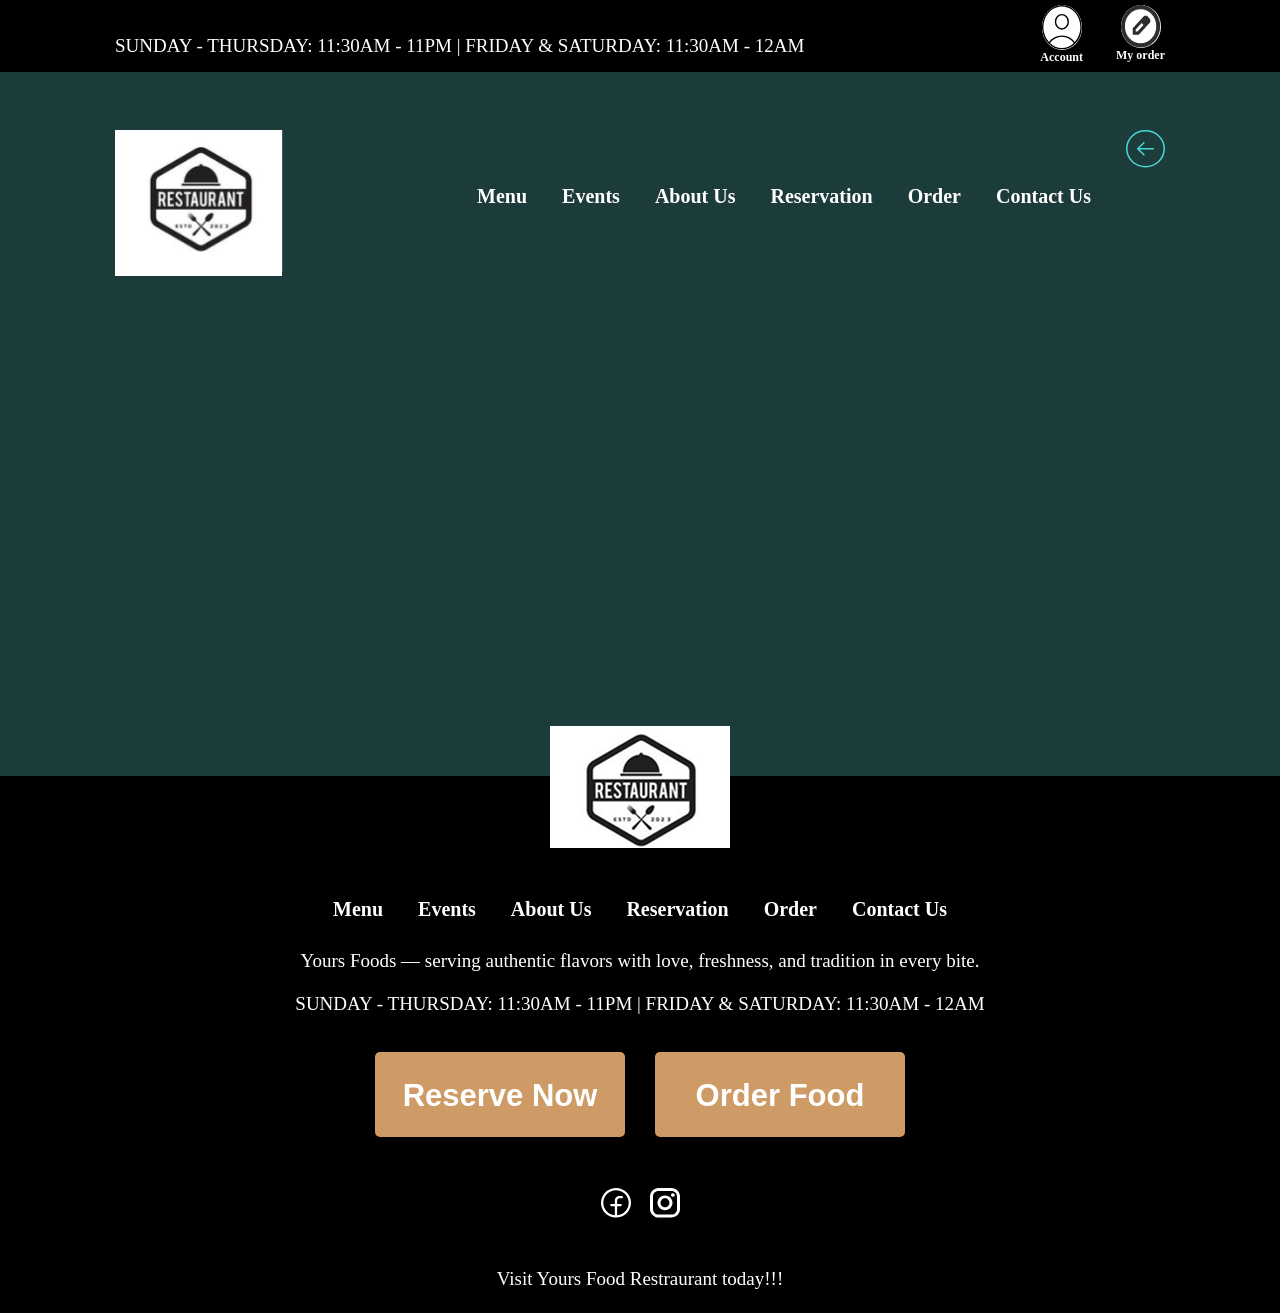
==== pages/menu.html @ 4e254222 "Home page implemented and general styles separated" ====
<!doctype html>
<html lang="en">
  <head>
    <meta charset="UTF-8" />
    <meta name="viewport" content="width=device-width, initial-scale=1.0" />
    <title>Asilbek | Restaurant</title>
    <link rel="stylesheet" href="../css/shared.css" />
    <link rel="stylesheet" href="../css/variables.css" />
  </head>
  <body>
    <!-- Header -->
    <header class="main__header">
      <div class="container">
        <div class="main__header-wrapper">
          <p class="main__header-text">
            SUNDAY - THURSDAY: 11:30AM - 11PM | FRIDAY & SATURDAY: 11:30AM -
            12AM
          </p>

          <div class="user__actions">
            <div class="user__action">
              <img src="../assets/icons/vector.svg" alt="profile" />
              <span>Account</span>
            </div>
            <div class="user__action">
              <img src="../assets/icons/pencil.svg" alt="Pencil" />
              <span>My order</span>
            </div>
          </div>
        </div>
      </div>
    </header>
    <!-- /Header -->

    <!-- Navigation -->
    <div class="container">
      <div class="main__banner-navigation">
        <div class="banner__image">
          <img src="../assets/images/banner.svg" alt="Banner image" />
        </div>
        <ul class="menu__items">
          <li class="menu__item">
            <a href="./pages/menu.html" class="menu__item-link">Menu</a>
          </li>
          <li class="menu__item">
            <a href="#" class="menu__item-link">Events</a>
          </li>
          <li class="menu__item">
            <a href="#" class="menu__item-link">About Us</a>
          </li>
          <li class="menu__item">
            <a href="#" class="menu__item-link">Reservation</a>
          </li>
          <li class="menu__item">
            <a href="#" class="menu__item-link">Order</a>
          </li>
          <li class="menu__item">
            <a href="#" class="menu__item-link">Contact Us</a>
          </li>

          <li style="list-style-type: none">
            <a href="../index.html">
              <img src="../assets/icons/left-icon.svg" alt="left icon" />
            </a>
          </li>
        </ul>
      </div>
    </div>
    <!-- /Navigation -->

    <!-- Footer -->
    <footer class="main__footer">
      <div class="container">
        <div class="footer__logo">
          <img src="../assets/images/footer-image.png" alt="footer-logo" />
        </div>

        <div class="footer__content">
          <ul class="footer__links">
            <li><a href="./pages/menu.html">Menu</a></li>
            <li><a href="#">Events</a></li>
            <li><a href="#">About Us</a></li>
            <li><a href="#">Reservation</a></li>
            <li><a href="#">Order</a></li>
            <li><a href="#">Contact Us</a></li>
          </ul>

          <p class="footer__desc">
            Yours Foods — serving authentic flavors with love, freshness, and
            tradition in every bite.
          </p>

          <p class="footer__hours">
            sunday - THURSDAY: 11:30AM - 11PM | FRIDAY & SATURDAY: 11:30AM -
            12AM
          </p>

          <div class="footer__buttons">
            <button type="button" class="button">Reserve Now</button>
            <button type="button" class="button">Order Food</button>
          </div>

          <div class="footer__socials">
            <img src="../assets/icons/facebook.svg" alt="Facebook icon" />
            <img src="../assets/icons/instagram.svg" alt="Instagram icon" />
          </div>

          <p class="footer__bottom-text">
            Visit Yours Food Restraurant today!!!
          </p>
        </div>
      </div>
    </footer>
    <!-- /Footer -->
  </body>
</html>
---- css/shared.css ----
* {
  margin: 0;
  padding: 0;
  box-sizing: border-box;
}

body {
  background-color: var(--primary-bg-color);
}

.container {
  max-width: 1050px;
  width: 100%;
  margin: 0 auto;
}

.buttons {
  display: flex;
  gap: 32px;
  justify-content: center;
  margin-top: 180px;
  align-items: center;
}

.button {
  background-color: var(--btn-color-bg);
  color: var(--btn-color-text);
  padding: 26px;
  border-radius: 5px;
  width: 250px;
  height: 85px;
  font-size: 31px;
  font-weight: bold;
  cursor: pointer;
  border: none;
  outline: none;
  transition: all 0.4s ease-in;
}

.button:hover {
  border: 1px solid var(--btn-color-bg);
  background-color: var(--btn-color-text);
  color: var(--btn-color-bg);
}

/* Header */
.main__header {
  background-color: var(--header-background);
  color: var(--white-text-color);
  height: 72px;
  font-family: 'Inter';
}

.main__header-wrapper {
  display: flex;
  justify-content: space-between;
  align-items: center;
}

.main__header-text {
  text-transform: uppercase;
  font-size: 19px;
  margin: 30px 0 19px;
}

.user__actions {
  display: flex;
  gap: 33px;
}

.user__action {
  display: flex;
  flex-direction: column;
  cursor: pointer;
  align-items: center;
  margin-top: 5px;
  margin-bottom: 16px;
}

.user__action img {
  width: 40px;
  background-color: var(--white-bg-color);
  border-radius: 50%;
}

.user__action span {
  font-weight: bold;
  font-size: 12px;
}
/* /Header */

/* Navbar */
.main__banner-navigation {
  display: flex;
  justify-content: space-between;
  padding-top: 58px;
}

.banner__image {
  width: 167px;
  background-color: var(--white-bg-color);
}

.menu__items {
  display: flex;
  gap: 35px;
}

.menu__item {
  list-style-type: none;
  margin-top: 55px;
}

.menu__item-link:hover {
  border-bottom: 1px solid var(--navbar-hover-color);
  color: var(--navbar-hover-color);
}

.menu__item-link {
  text-decoration: none;
  color: var(--navigation-color);
  font-weight: bold;
  font-size: 20px;
}
/* /Navbar */

/* Footer */
.main__footer {
  background-color: var(--dark-bg-color);
  color: var(--white-text-color);
  padding-bottom: 23px;
  text-align: center;
  font-family: 'Inter', san-serif;
  margin-top: 500px;
}

.footer__logo {
  width: 180px;
  height: 122px;
  background-color: var(--white-bg-color);
  display: flex;
  justify-content: center;
  align-items: center;
  margin: 0 auto;
  position: relative;
  top: -50px;
  bottom: -30px;
}

.footer__links {
  font-family: 'Montserrat', san-serif;
  list-style-type: none;
  display: flex;
  justify-content: center;
  gap: 35px;
  margin-bottom: 29px;
}

.footer__links a {
  color: var(--white-text-color);
  text-decoration: none;
  font-weight: bold;
  font-size: 20px;
}

.footer__desc {
  font-size: 19px;
  margin-bottom: 21px;
  font-weight: normal;
}

.footer__hours {
  font-size: 19px;
  margin-bottom: 37px;
  text-transform: uppercase;
}

.footer__buttons {
  display: flex;
  gap: 30px;
  justify-content: center;
  margin-bottom: 51px;
}

.footer__socials {
  margin-bottom: 50px;
  display: flex;
  gap: 19px;
  justify-content: center;
}

.footer__bottom-text {
  font-size: 19px;
}
/* /Footer */
---- css/variables.css ----
:root {
  --primary-bg-color: #1c3b3b;

  --header-background: #000000;

  --white-text-color: #ffffff;

  --white-bg-color: #ffffff;

  --dark-bg-color: #000000;

  --buttons-bg-color: #ce9b66;
  --buttons-text-color: #ffffff;

  --navigation-color: #ffffff;
  --navbar-hover-color: #ffd700;

  --banner-title-color: #ffd700;
  --banner-span-color: #bd7e3b;
  --banner-desc-color: #d9d9d9;

  --btn-color-bg: #ce9b66;
  --btn-color-text: #ffffff;

  --primary-title-color: #ffffff;
  --search-bar-color: #aaaaaa;
  --menu-item-bg-color: #47d8d8;
  --menu-item-title-color: #000000;

  --menu-item-desc-color: #ffffff;
}
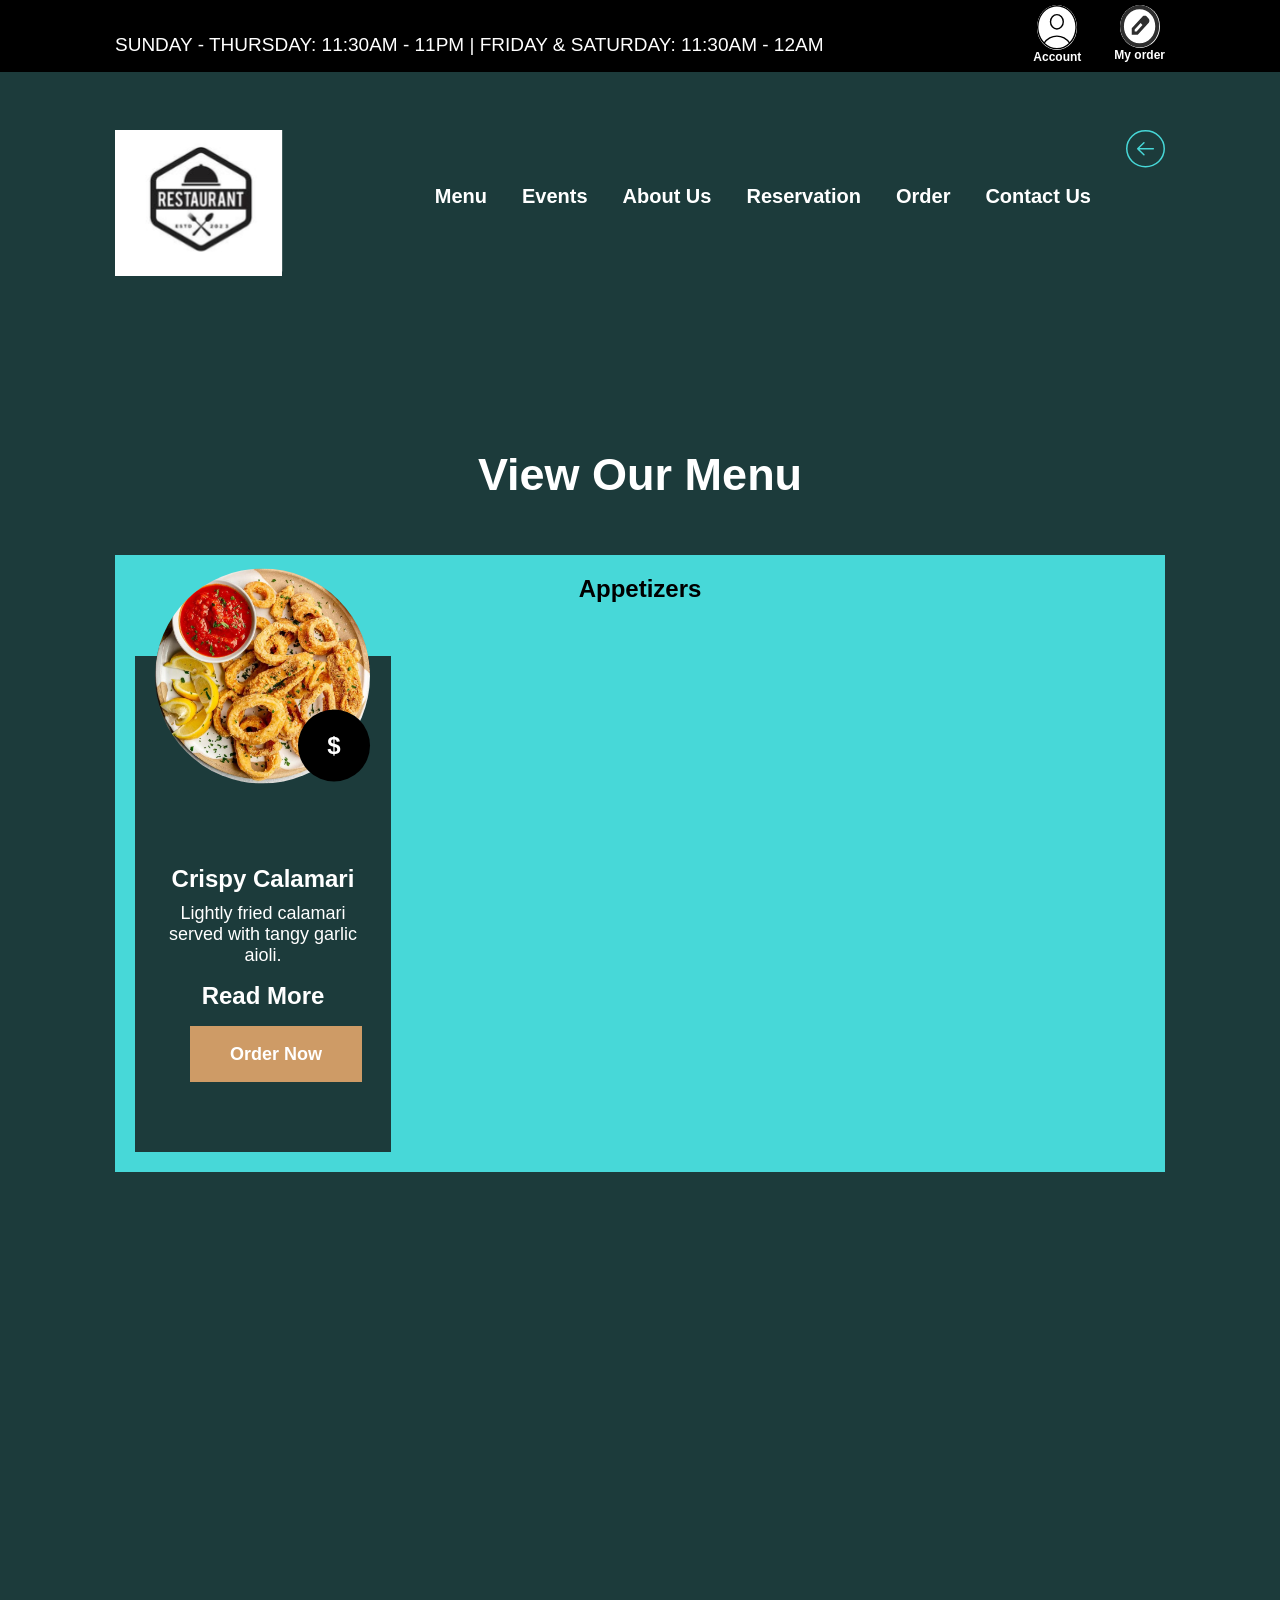
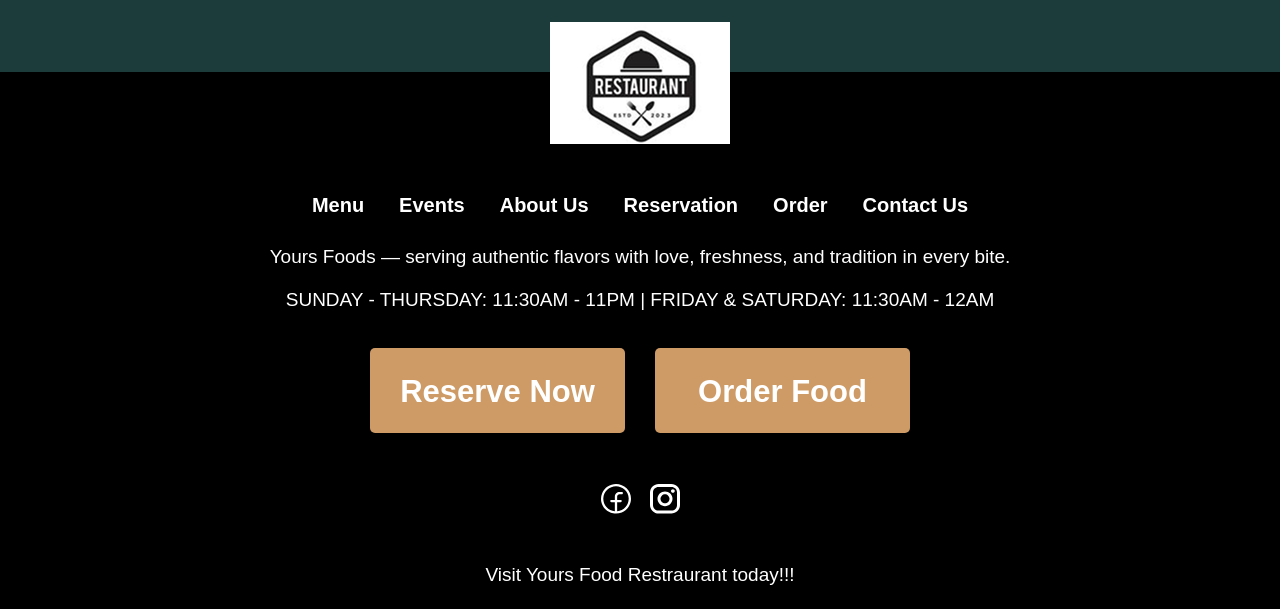
==== commit b848f814: "Menu section started" ====
--- a/pages/menu.html
+++ b/pages/menu.html
@@ -6,6 +6,7 @@
     <title>Asilbek | Restaurant</title>
     <link rel="stylesheet" href="../css/shared.css" />
     <link rel="stylesheet" href="../css/variables.css" />
+    <link rel="stylesheet" href="../css/menu.css" />
   </head>
   <body>
     <!-- Header -->
@@ -68,6 +69,37 @@
     </div>
     <!-- /Navigation -->
 
+    <div class="container grid__header">
+      <h2 class="menu__header-title">view our menu</h2>
+    </div>
+
+    <!-- Grid -->
+    <section class="container items__grid">
+      <div class="grid__header">
+        <h2 class="grid__header-title">Appetizers</h2>
+      </div>
+      <div class="food__card">
+        <div class="image__wrapper">
+          <img
+            src="../assets/images/menu-section/grid-1/1.png"
+            alt="Crispy Calamari"
+          />
+          <div class="price__badge">$</div>
+        </div>
+
+        <div class="card__body">
+          <div class="food__title">Crispy Calamari</div>
+          <p class="food__info">
+            Lightly fried calamari served with tangy garlic aioli.
+          </p>
+
+          <a href="#" class="read__more">Read More</a>
+          <button class="button">Order Now</button>
+        </div>
+      </div>
+    </section>
+    <!-- /Grid -->
+
     <!-- Footer -->
     <footer class="main__footer">
       <div class="container">
--- a/css/shared.css
+++ b/css/shared.css
@@ -2,6 +2,7 @@
   margin: 0;
   padding: 0;
   box-sizing: border-box;
+  font-family: 'Inter', sans-serif;
 }
 
 body {
@@ -27,7 +28,7 @@
   color: var(--btn-color-text);
   padding: 26px;
   border-radius: 5px;
-  width: 250px;
+  width: 255px;
   height: 85px;
   font-size: 31px;
   font-weight: bold;
@@ -121,6 +122,13 @@
   color: var(--navigation-color);
   font-weight: bold;
   font-size: 20px;
+}
+
+.menu__header-title {
+  color: var(--primary-title-color);
+  font-weight: 700;
+  font-size: 45px;
+  text-transform: capitalize;
 }
 /* /Navbar */
 
--- a/css/variables.css
+++ b/css/variables.css
@@ -8,6 +8,7 @@
   --white-bg-color: #ffffff;
 
   --dark-bg-color: #000000;
+  --dark-text-color: #000000;
 
   --buttons-bg-color: #ce9b66;
   --buttons-text-color: #ffffff;
@@ -28,4 +29,9 @@
   --menu-item-title-color: #000000;
 
   --menu-item-desc-color: #ffffff;
+  
+  --grid-bg-color: #47D8D8;
+  --grid-item-bg-color: #1C3B3B;
+  --grid-item-color: #ffffff;
+
 }
--- a/css/menu.css
+++ b/css/menu.css
@@ -0,0 +1,108 @@
+.grid__header .menu__header-title {
+  display: flex;
+  justify-content: center;
+  margin-top: 173px;
+  font-family: "Montserrat", sans-serif;
+}
+
+.items__grid {
+  display: grid;
+  grid-template-columns: repeat(4, 1fr);
+  gap: 32px;
+  padding: 20px;
+  background-color: var(--grid-bg-color);
+  margin-top: 54px;
+  font-family: "Inter", sans-serif;
+}
+
+.grid__header {
+  grid-column: 1 / -1;
+  margin-bottom: 21px;
+}
+
+.grid__header-title {
+  font-size: 24px;
+  font-weight: 700;
+  color: var(--dark-text-color);
+  text-align: center;
+}
+
+.food__card {
+  background-color: var(--grid-item-bg-color);
+  padding: 20px;
+  text-align: center;
+  width: 256px;
+}
+
+.image__wrapper {
+  position: relative;
+  width: 215px;
+  height: 215px;
+  transform: translateY(-50%);
+}
+
+.food__card img {
+  width: 100%;
+  height: 100%;
+  object-fit: cover;
+  border-radius: 50%;
+}
+
+.price__badge {
+  position: absolute;
+  bottom: 2px;
+  right: 0;
+  background-color: var(--dark-bg-color);
+  color: var(--white-text-color);
+  width: 72px;
+  height: 72px;
+  border-radius: 50%;
+  display: flex;
+  justify-content: center;
+  align-items: center;
+  font-size: 24px;
+  font-weight: 700;
+}
+
+.card__body {
+  position: relative;
+  top: -50px;
+  padding-top: 24px;
+  color: var(--grid-item-color);
+}
+
+.food__title {
+  font-size: 24px;
+  font-weight: 700;
+  margin-bottom: 10px;
+}
+
+.food__info {
+  font-size: 18px;
+}
+
+.read__more {
+  display: block;
+  color: var(--white-text-color);
+  text-decoration: none;
+  font-weight: bold;
+  margin: 16px 0;
+  font-size: 24px;
+}
+
+.card__body .button {
+  border-radius: 0%;
+  width: 172px;
+  height: 56px;
+  font-size: 18px;
+  display: flex;
+  align-items: center;
+  justify-content: center;
+  transform: translateX(35px);
+}
+
+.card__body .button:hover {
+  display: flex;
+  align-items: center;
+  justify-content: center;
+}
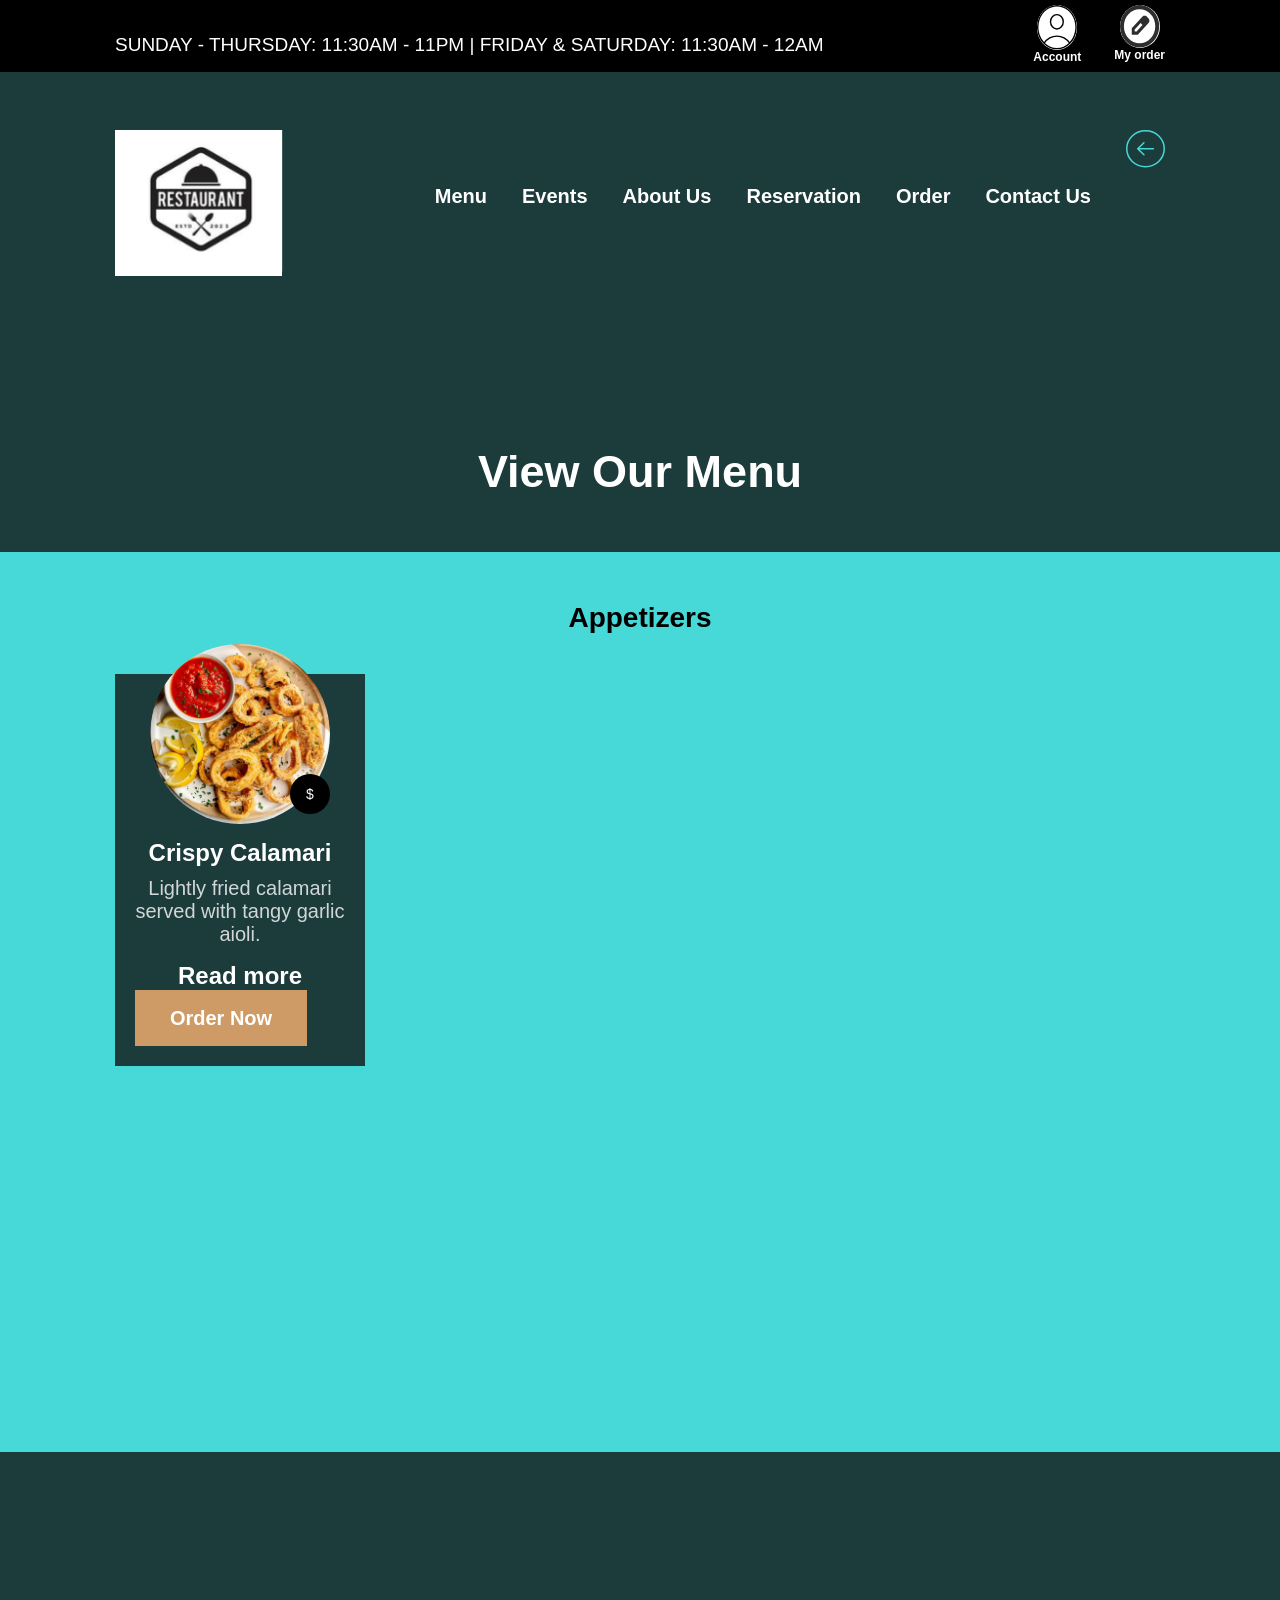
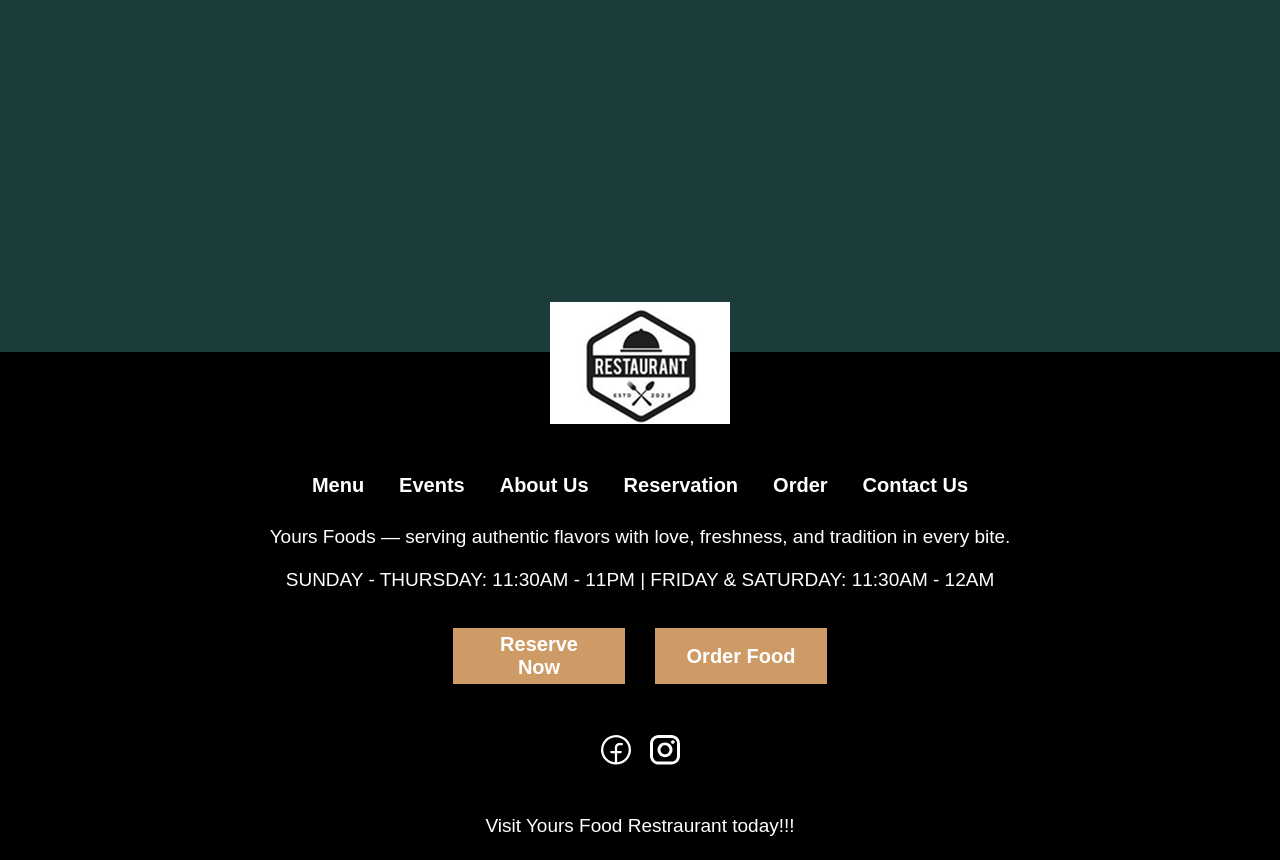
==== commit 8da12fcb: "Hello" ====
--- a/pages/menu.html
+++ b/pages/menu.html
@@ -74,27 +74,32 @@
     </div>
 
     <!-- Grid -->
-    <section class="container items__grid">
-      <div class="grid__header">
-        <h2 class="grid__header-title">Appetizers</h2>
-      </div>
-      <div class="food__card">
-        <div class="image__wrapper">
-          <img
-            src="../assets/images/menu-section/grid-1/1.png"
-            alt="Crispy Calamari"
-          />
-          <div class="price__badge">$</div>
+    <section class="items__grid">
+      <div class="container">
+        <div class="items__name">
+          <h3 class="items__name-title">Appetizers</h3>
         </div>
 
-        <div class="card__body">
-          <div class="food__title">Crispy Calamari</div>
-          <p class="food__info">
-            Lightly fried calamari served with tangy garlic aioli.
-          </p>
+        <div class="grid__wrapper">
+        <div class="food__item">
+            <div class="image__container">
+              <img
+                src="../assets/images/menu-section/grid-1/1.png"
+                alt="Crispy Calamari"
+                class="item__image"
+              />
+              <div class="price__icon">$</div>
+            </div>
+            <div class="card__body">
+              <h4 class="card__title">Crispy Calamari</h4>
+              <p class="card__desc">
+                Lightly fried calamari served with tangy garlic aioli.
+              </p>
+              <a href="#" class="read__more">Read more</a>
 
-          <a href="#" class="read__more">Read More</a>
-          <button class="button">Order Now</button>
+                <button type="button" class="button">Order Now</button>
+            </div>
+          </div>
         </div>
       </div>
     </section>
--- a/css/menu.css
+++ b/css/menu.css
@@ -1,108 +1,110 @@
 .grid__header .menu__header-title {
-  display: flex;
-  justify-content: center;
-  margin-top: 173px;
-  font-family: "Montserrat", sans-serif;
+  text-align: center;
+  text-transform: capitalize;
+  margin-top: 170px;
+  margin-bottom: 54px;
 }
 
 .items__grid {
-  display: grid;
-  grid-template-columns: repeat(4, 1fr);
-  gap: 32px;
-  padding: 20px;
   background-color: var(--grid-bg-color);
-  margin-top: 54px;
-  font-family: "Inter", sans-serif;
+  padding: 50px 0;
+  min-height: 100vh;
+
+}
+.items__name-title {
+  text-align: center;
+  color: var(--dark-text-color);
+  font-size: 28px;
+  margin-bottom: 40px;
 }
 
-.grid__header {
-  grid-column: 1 / -1;
-  margin-bottom: 21px;
+.grid__wrapper {
+  display: grid;
+  grid-template-columns: repeat(auto-fit, minmax(217px, 1fr));
+  gap: 32px;
 }
 
-.grid__header-title {
-  font-size: 24px;
-  font-weight: 700;
-  color: var(--dark-text-color);
+.food__item {
+  background-color: var(--grid-item-bg-color);
+  width: 250px;
+  padding: 20px;
   text-align: center;
+  color: var(--white-text-color);
+  display: flex;
+  flex-direction: column;
+  align-items: center;
 }
 
-.food__card {
-  background-color: var(--grid-item-bg-color);
-  padding: 20px;
-  text-align: center;
-  width: 256px;
+.image__container {
+  position: relative;
+  width: 180px;
+  height: 180px;
+  margin-top: -50px; 
 }
 
-.image__wrapper {
-  position: relative;
-  width: 215px;
-  height: 215px;
-  transform: translateY(-50%);
-}
-
-.food__card img {
+.item__image {
   width: 100%;
   height: 100%;
   object-fit: cover;
   border-radius: 50%;
 }
 
-.price__badge {
+.price__icon {
   position: absolute;
-  bottom: 2px;
+  bottom: 10px;
   right: 0;
-  background-color: var(--dark-bg-color);
+  background: var(--dark-bg-color);
   color: var(--white-text-color);
-  width: 72px;
-  height: 72px;
+  width: 40px;
+  height: 40px;
   border-radius: 50%;
   display: flex;
+  align-items: center;
   justify-content: center;
-  align-items: center;
-  font-size: 24px;
-  font-weight: 700;
+  font-size: 14px;
 }
 
-.card__body {
-  position: relative;
-  top: -50px;
-  padding-top: 24px;
-  color: var(--grid-item-color);
+.card__title {
+  margin: 15px 0 10px;
+  font-size: 24px;
 }
 
-.food__title {
-  font-size: 24px;
-  font-weight: 700;
-  margin-bottom: 10px;
-}
-
-.food__info {
-  font-size: 18px;
+.card__desc {
+  font-size: 20px;
+  color: var(--grid-item-color);
+  opacity: 0.8;
+  margin-bottom: 15px;
+  min-height: 40px;
 }
 
 .read__more {
-  display: block;
   color: var(--white-text-color);
   text-decoration: none;
   font-weight: bold;
-  margin: 16px 0;
   font-size: 24px;
+  margin-top: 16px;
+  display: block;
 }
 
-.card__body .button {
-  border-radius: 0%;
+.button {
   width: 172px;
   height: 56px;
-  font-size: 18px;
-  display: flex;
-  align-items: center;
-  justify-content: center;
-  transform: translateX(35px);
-}
-
-.card__body .button:hover {
+  font-size: 20px;
+  font-weight: bold;
+  cursor: pointer;
+  transition: 0.3s;
+  border-radius: 0%;
   display: flex;
   align-items: center;
   justify-content: center;
 }
+
+.button:hover {
+  width: 172px;
+  height: 56px;
+  font-size: 20px;
+  font-weight: bold;
+  display: flex;
+  align-items: center;
+  justify-content: center;
+}
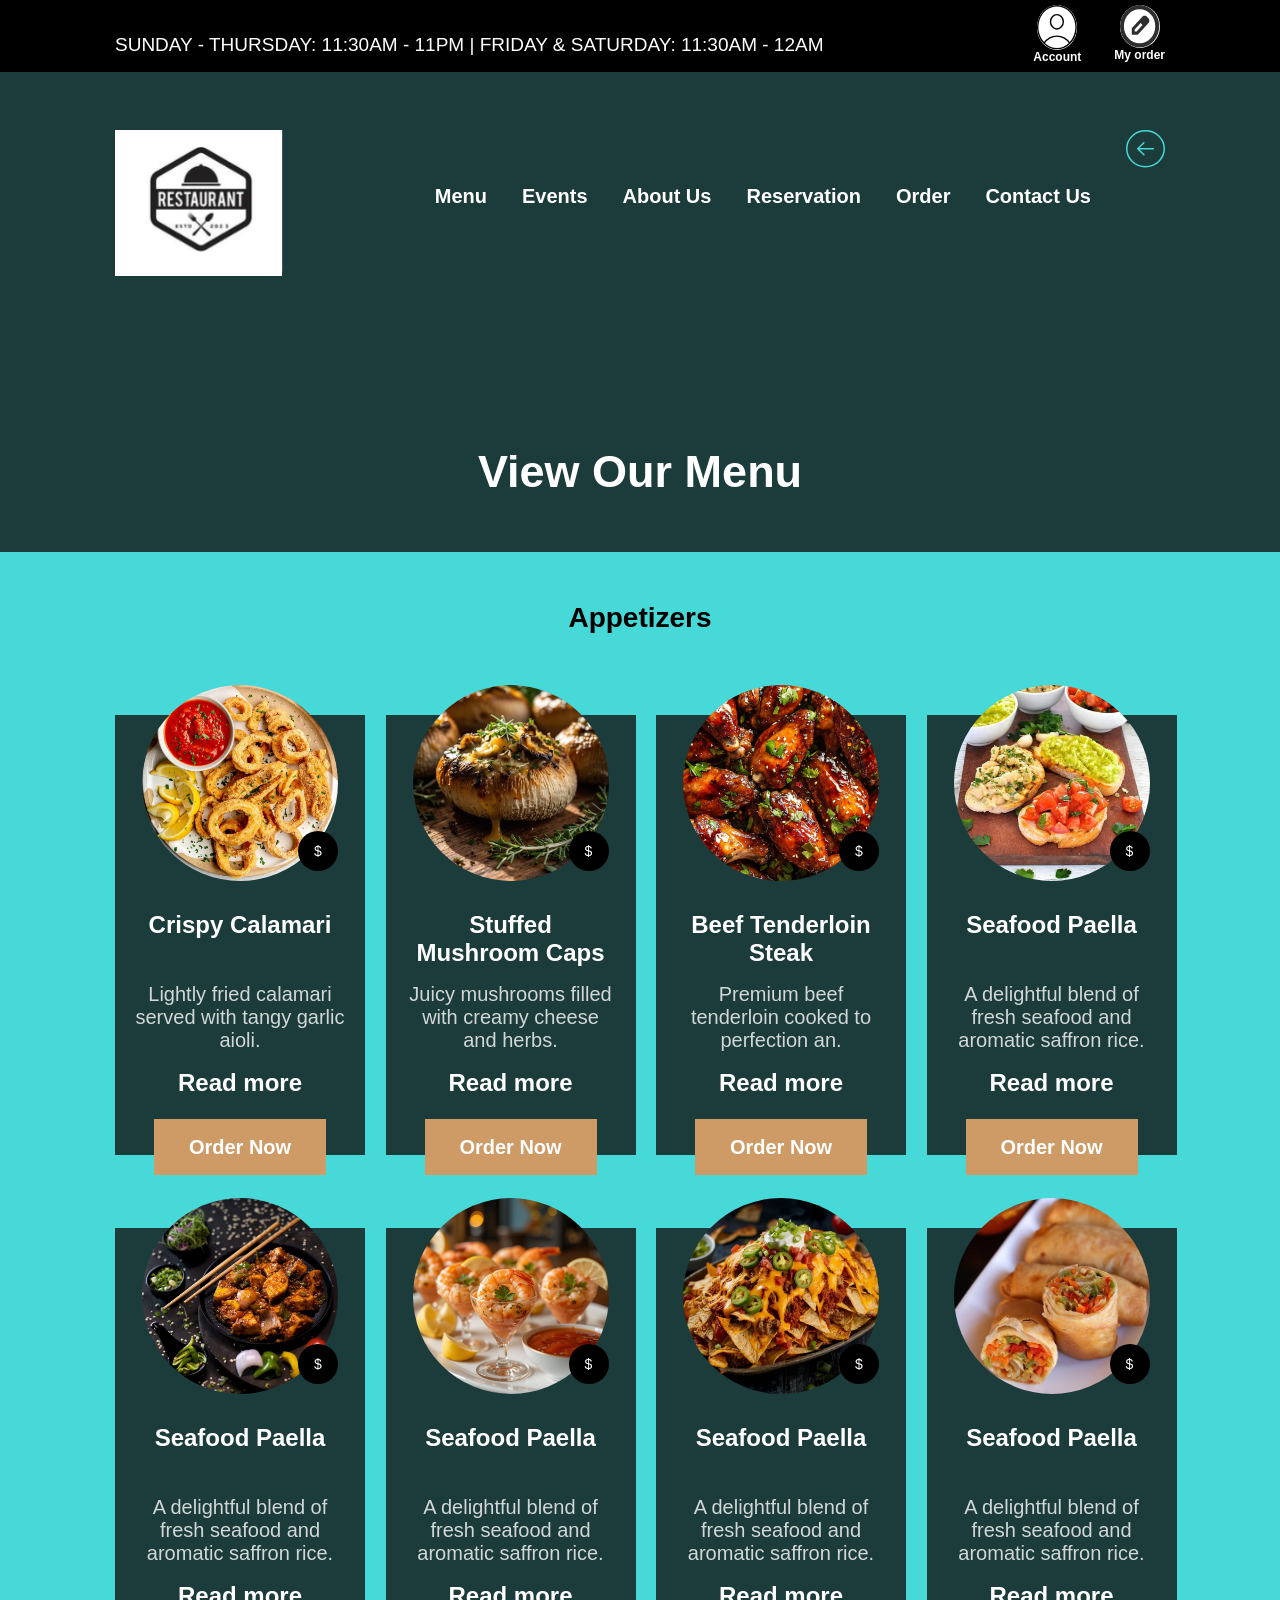
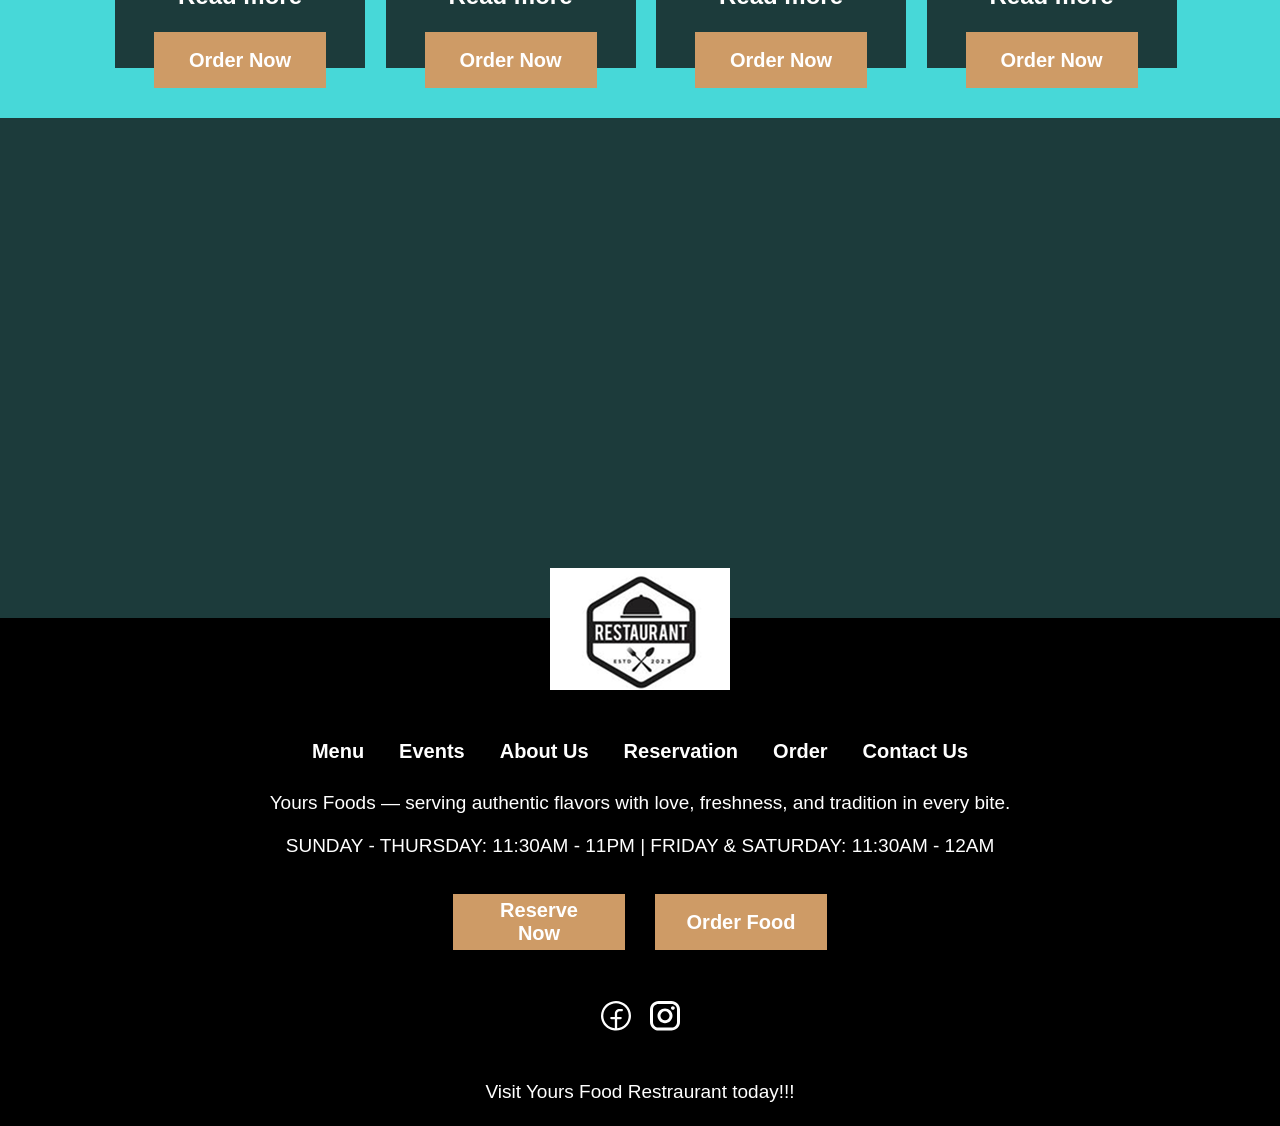
==== commit e1bd419f: "grid section items 1 implemented" ====
--- a/pages/menu.html
+++ b/pages/menu.html
@@ -81,7 +81,7 @@
         </div>
 
         <div class="grid__wrapper">
-        <div class="food__item">
+          <div class="food__item">
             <div class="image__container">
               <img
                 src="../assets/images/menu-section/grid-1/1.png"
@@ -97,7 +97,159 @@
               </p>
               <a href="#" class="read__more">Read more</a>
 
-                <button type="button" class="button">Order Now</button>
+              <div class="buttons__wrapper">
+                <button type="button" class="button">Order Now</button>
+              </div>
+            </div>
+          </div>
+
+          <div class="food__item">
+            <div class="image__container">
+              <img
+                src="../assets/images/menu-section/grid-1/2.png"
+                alt="Stuffed Mushroom Caps"
+                class="item__image"
+              />
+              <div class="price__icon">$</div>
+            </div>
+            <div class="card__body">
+              <h4 class="card__title">Stuffed Mushroom Caps</h4>
+              <p class="card__desc">
+                Juicy mushrooms filled with creamy cheese and herbs.
+              </p>
+              <a href="#" class="read__more">Read more</a>
+
+              <div class="buttons__wrapper">
+                <button type="button" class="button">Order Now</button>
+              </div>
+            </div>
+          </div>
+
+          <div class="food__item">
+            <div class="image__container">
+              <img
+                src="../assets/images/menu-section/grid-1/3.png"
+                alt="Beef Tenderloin Steak"
+                class="item__image"
+              />
+              <div class="price__icon">$</div>
+            </div>
+            <div class="card__body">
+              <h4 class="card__title">Beef Tenderloin Steak</h4>
+              <p class="card__desc">
+                Premium beef tenderloin cooked to perfection an.
+              </p>
+              <a href="#" class="read__more">Read more</a>
+
+              <div class="buttons__wrapper">
+                <button type="button" class="button">Order Now</button>
+              </div>
+            </div>
+          </div>
+
+          <div class="food__item">
+            <div class="image__container">
+              <img
+                src="../assets/images/menu-section/grid-1/4.png"
+                alt="Seafood Paella"
+                class="item__image"
+              />
+              <div class="price__icon">$</div>
+            </div>
+            <div class="card__body">
+              <h4 class="card__title">Seafood Paella</h4>
+              <p class="card__desc">
+                A delightful blend of fresh seafood and aromatic saffron rice.
+              </p>
+              <a href="#" class="read__more">Read more</a>
+
+              <div class="buttons__wrapper">
+                <button type="button" class="button">Order Now</button>
+              </div>
+            </div>
+          </div>
+          <div class="food__item">
+            <div class="image__container">
+              <img
+                src="../assets/images/menu-section/grid-1/5.png"
+                alt="Seafood Paella"
+                class="item__image"
+              />
+              <div class="price__icon">$</div>
+            </div>
+            <div class="card__body">
+              <h4 class="card__title">Seafood Paella</h4>
+              <p class="card__desc">
+                A delightful blend of fresh seafood and aromatic saffron rice.
+              </p>
+              <a href="#" class="read__more">Read more</a>
+
+              <div class="buttons__wrapper">
+                <button type="button" class="button">Order Now</button>
+              </div>
+            </div>
+          </div>
+          <div class="food__item">
+            <div class="image__container">
+              <img
+                src="../assets/images/menu-section/grid-1/6.png"
+                alt="Seafood Paella"
+                class="item__image"
+              />
+              <div class="price__icon">$</div>
+            </div>
+            <div class="card__body">
+              <h4 class="card__title">Seafood Paella</h4>
+              <p class="card__desc">
+                A delightful blend of fresh seafood and aromatic saffron rice.
+              </p>
+              <a href="#" class="read__more">Read more</a>
+
+              <div class="buttons__wrapper">
+                <button type="button" class="button">Order Now</button>
+              </div>
+            </div>
+          </div>
+          <div class="food__item">
+            <div class="image__container">
+              <img
+                src="../assets/images/menu-section/grid-1/7.png"
+                alt="Seafood Paella"
+                class="item__image"
+              />
+              <div class="price__icon">$</div>
+            </div>
+            <div class="card__body">
+              <h4 class="card__title">Seafood Paella</h4>
+              <p class="card__desc">
+                A delightful blend of fresh seafood and aromatic saffron rice.
+              </p>
+              <a href="#" class="read__more">Read more</a>
+
+              <div class="buttons__wrapper">
+                <button type="button" class="button">Order Now</button>
+              </div>
+            </div>
+          </div>
+          <div class="food__item">
+            <div class="image__container">
+              <img
+                src="../assets/images/menu-section/grid-1/8.png"
+                alt="Seafood Paella"
+                class="item__image"
+              />
+              <div class="price__icon">$</div>
+            </div>
+            <div class="card__body">
+              <h4 class="card__title">Seafood Paella</h4>
+              <p class="card__desc">
+                A delightful blend of fresh seafood and aromatic saffron rice.
+              </p>
+              <a href="#" class="read__more">Read more</a>
+
+              <div class="buttons__wrapper">
+                <button type="button" class="button">Order Now</button>
+              </div>
             </div>
           </div>
         </div>
--- a/css/menu.css
+++ b/css/menu.css
@@ -33,12 +33,14 @@
   display: flex;
   flex-direction: column;
   align-items: center;
+  height: 440px;
+  margin-top: 41px;
 }
 
 .image__container {
   position: relative;
-  width: 180px;
-  height: 180px;
+  width: 196px;
+  height: 196px;
   margin-top: -50px; 
 }
 
@@ -65,7 +67,10 @@
 }
 
 .card__title {
-  margin: 15px 0 10px;
+  margin-top: 20px;
+  position: relative;
+  top: 10px;
+  height: 32px;
   font-size: 24px;
 }
 
@@ -74,17 +79,29 @@
   color: var(--grid-item-color);
   opacity: 0.8;
   margin-bottom: 15px;
+  margin-top: 50px;
   min-height: 40px;
 }
 
 .read__more {
+  display: flex;
+  align-items: center;
+  justify-content: center;
+  width: 100%;
+  height: 32px;
   color: var(--white-text-color);
   text-decoration: none;
   font-weight: bold;
   font-size: 24px;
-  margin-top: 16px;
-  display: block;
 }
+
+.buttons__wrapper{
+  display: flex;
+  gap: 20px;
+  justify-content: center;
+  transform: translateY(20px);
+}
+
 
 .button {
   width: 172px;
